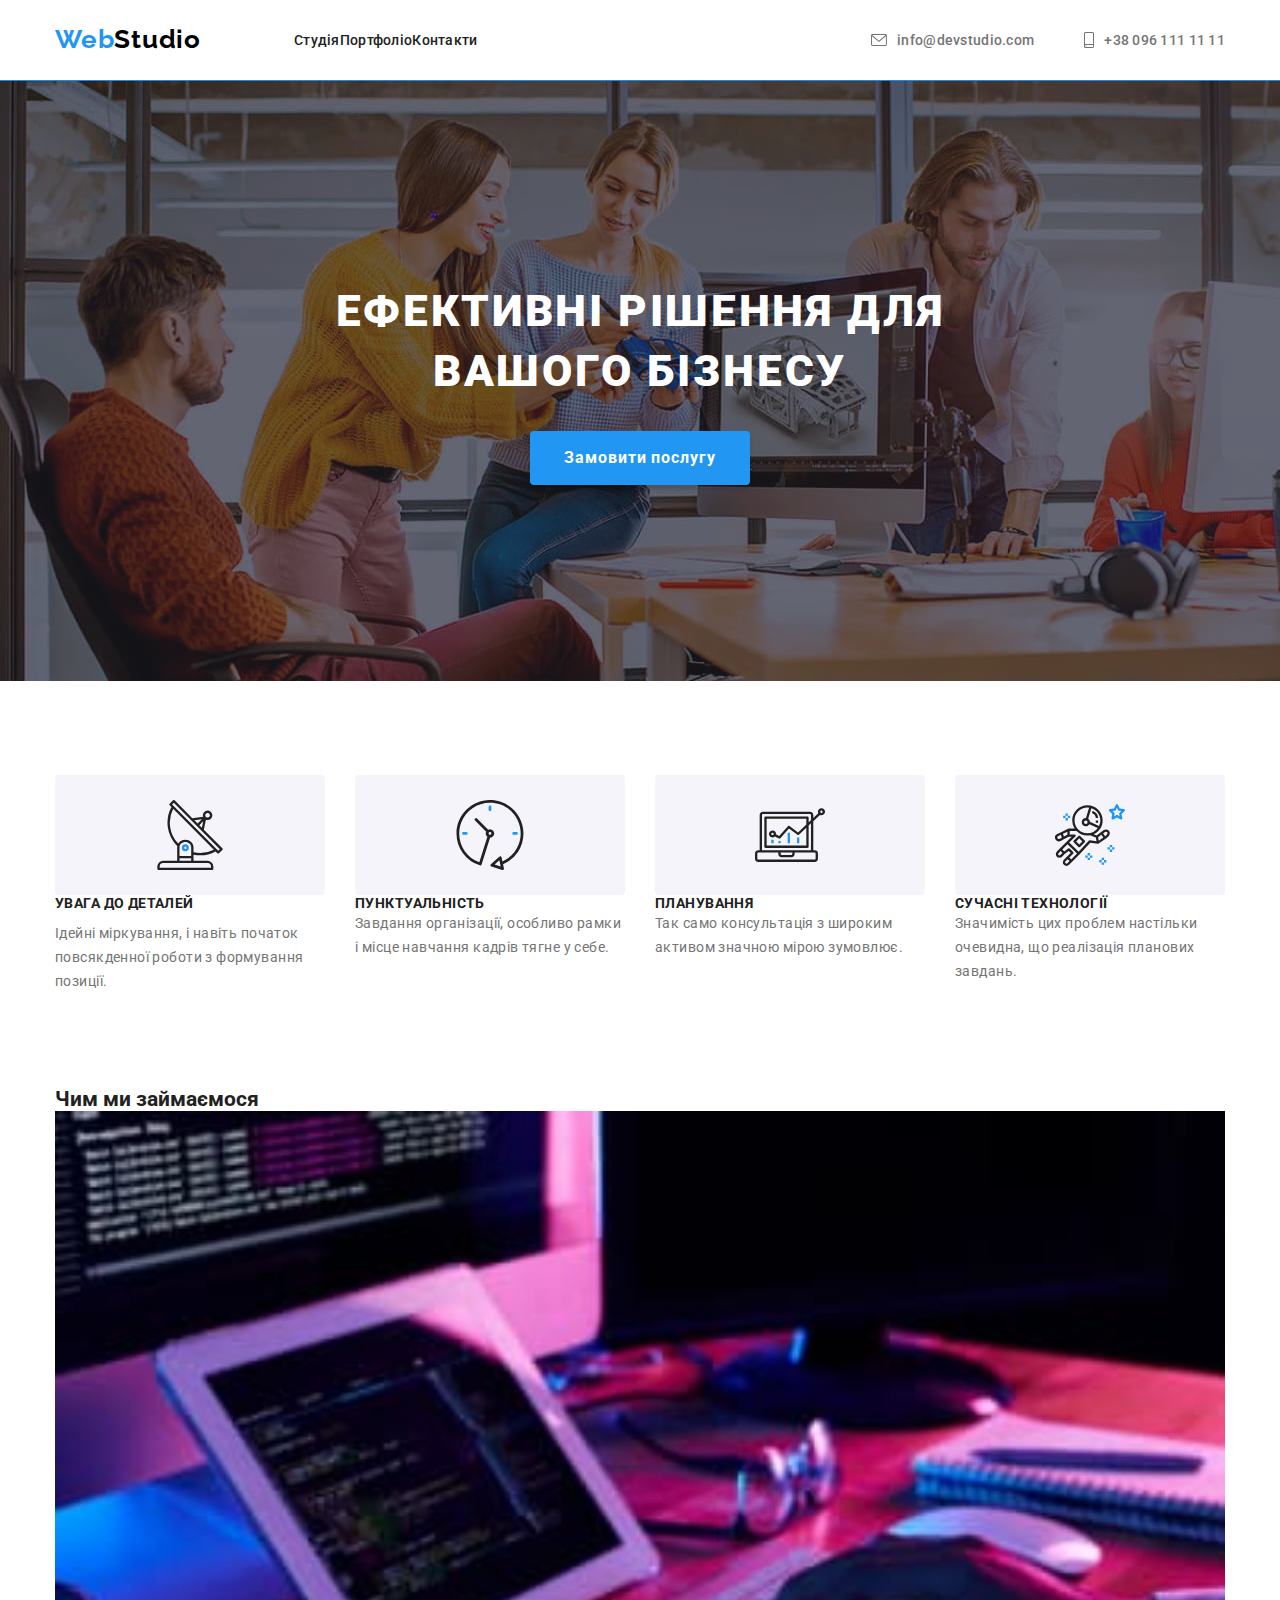
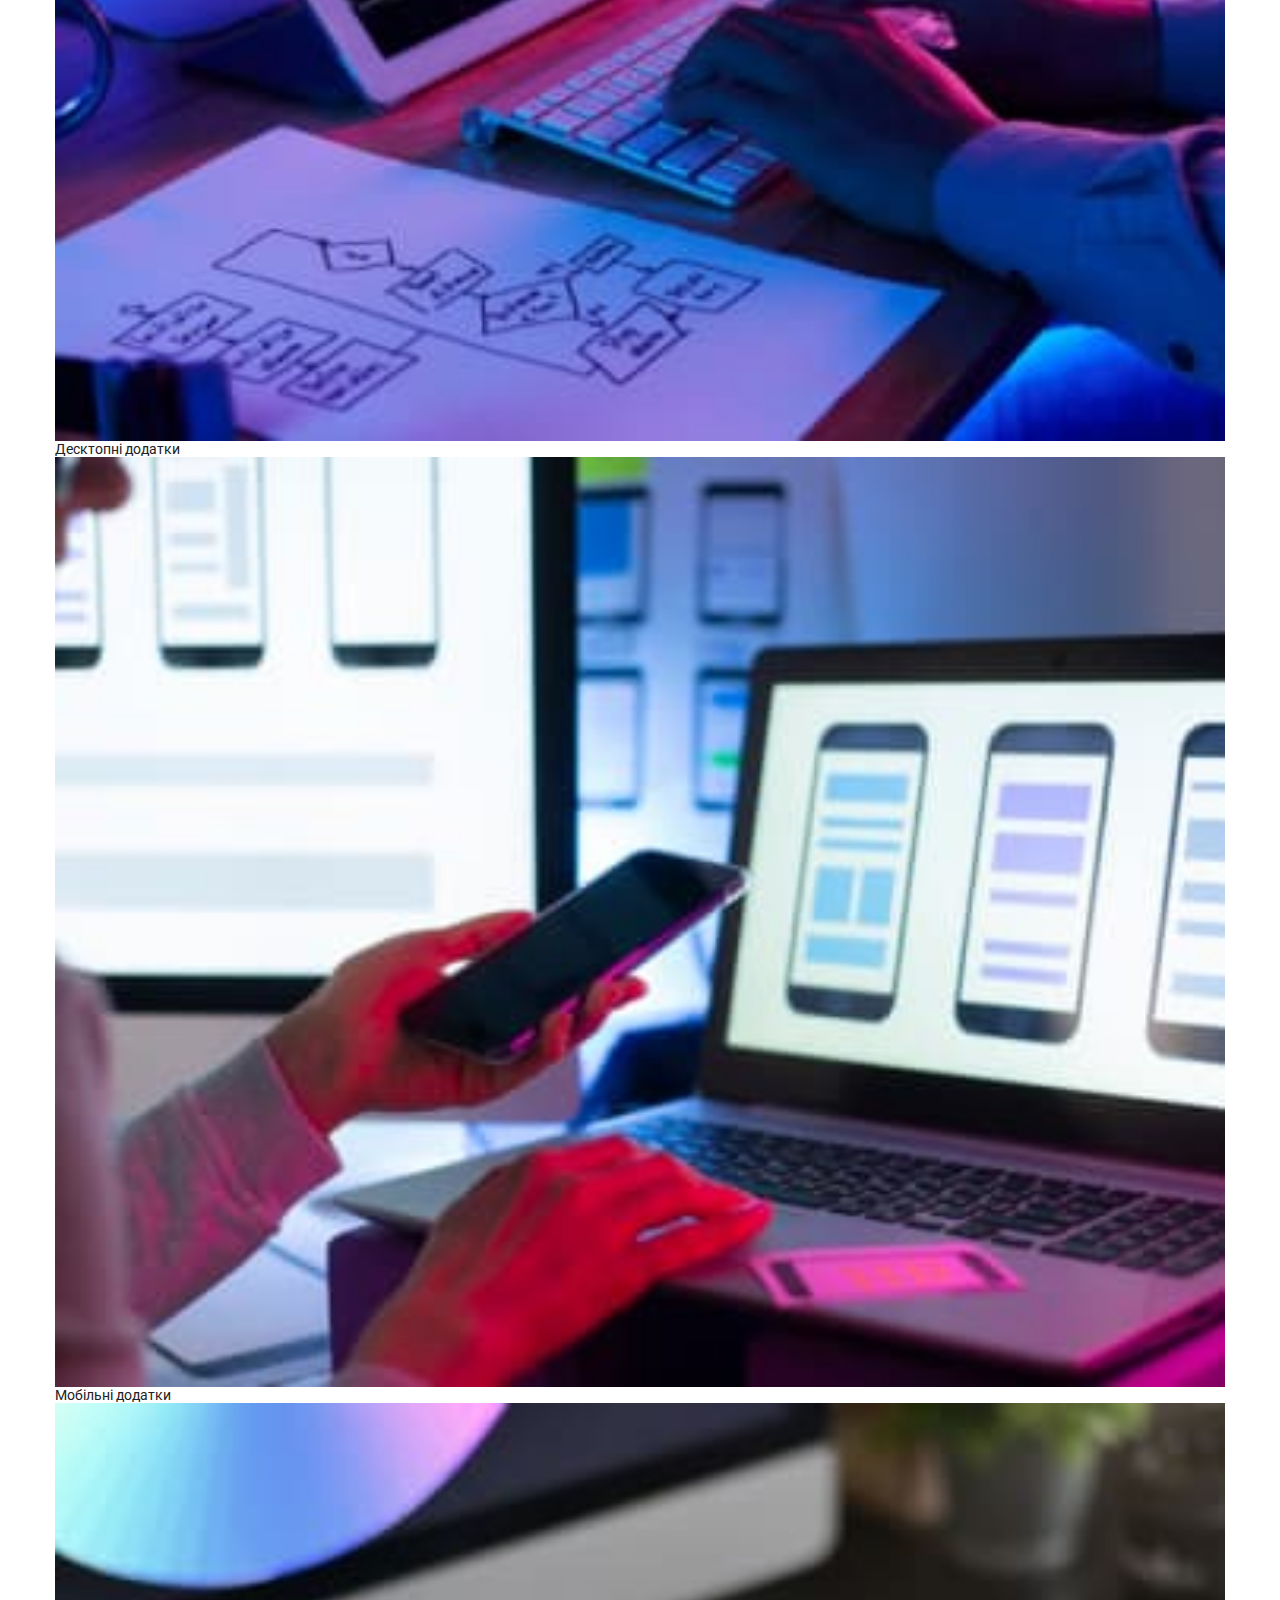
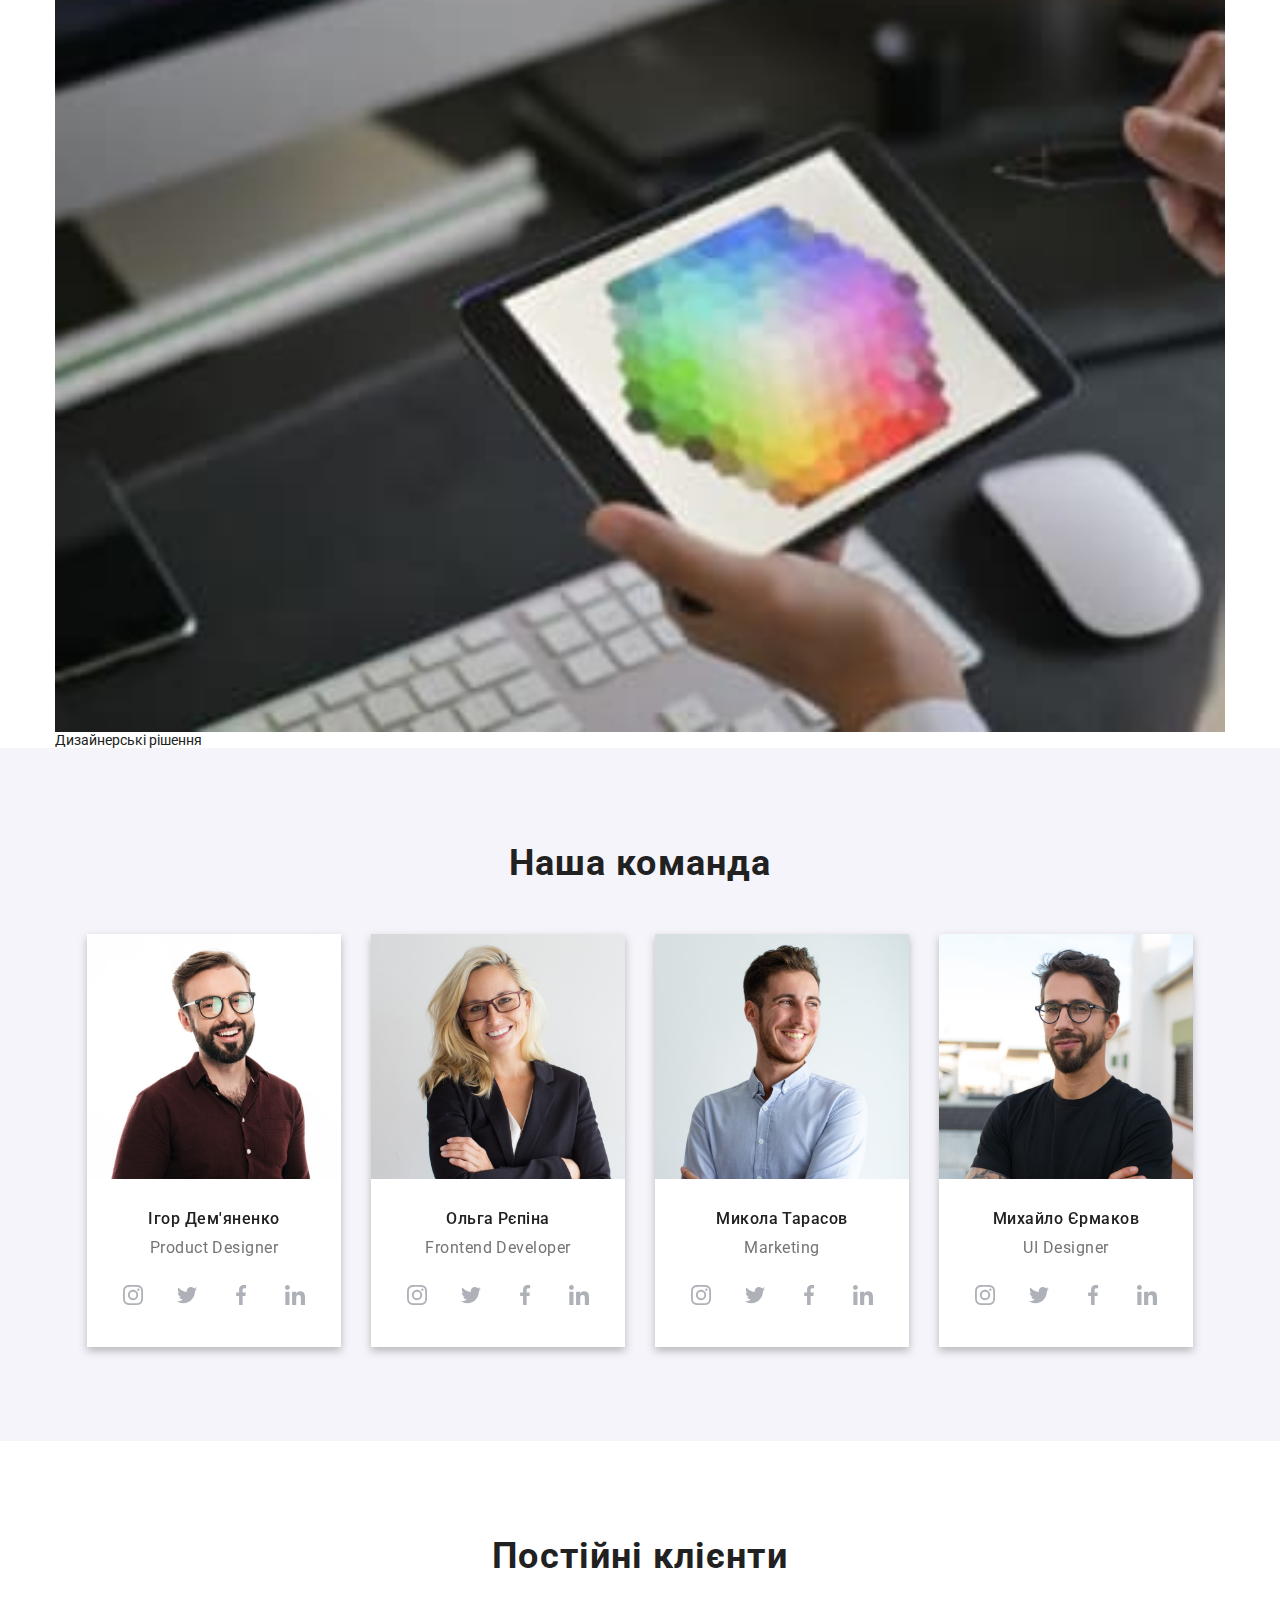
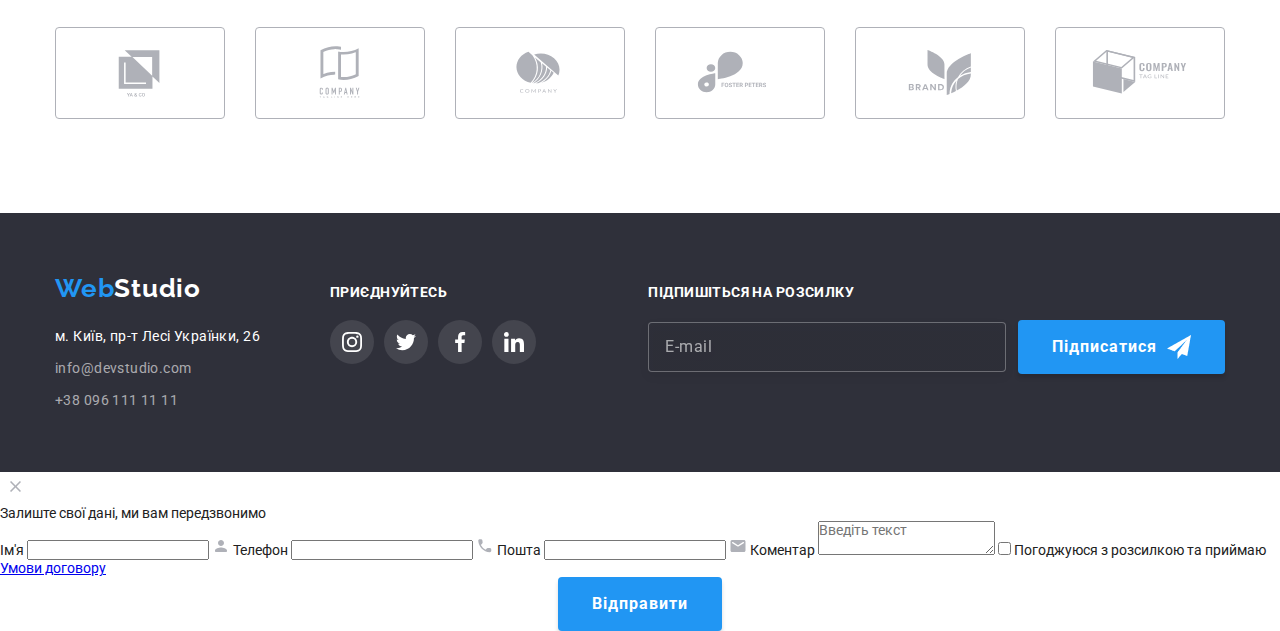
==== index.html @ f23458cc "start" ====
<!DOCTYPE html>
<html lang="uk">
  <head>
    <meta charset="UTF-8" />
    <meta http-equiv="X-UA-Compatible" content="IE=edge" />
    <meta name="viewport" content="width=device-width, initial-scale=1.0" />
    <title>Webstudio</title>
    <link
      rel="stylesheet"
      href="https://cdnjs.cloudflare.com/ajax/libs/modern-normalize/1.1.0/modern-normalize.css"
    />
    <link rel="preconnect" href="https://fonts.googleapis.com" />
    <link rel="preconnect" href="https://fonts.gstatic.com" crossorigin />
    <link
      href="https://fonts.googleapis.com/css2?family=Raleway:wght@700&family=Roboto:wght@400;500;700;900&display=swap"
      rel="stylesheet"
    />
    <link rel="stylesheet" href="./css/main.min.css" />
  </head>
  <body>
    <!-- HEADER -->
    <header class="header">
      <div class="container header--container">
        <a class="logo header__logo link" href="./index.html"
          >Web<span class="header__logo--color">Studio</span></a
        >
        <nav class="header__nav">
          <ul class="header-tabs list">
            <li class="header-tabs__item">
              <a
                class="header-tabs__link link header-tabs__link--accent"
                href="./index.html"
                >Студія</a
              >
            </li>
            <li class="header-tabs__item">
              <a class="header-tabs__link link" href="./portfolio.html"
                >Портфоліо</a
              >
            </li>
            <li class="header-tabs__item">
              <a class="header-tabs__link link" href="#">Контакти</a>
            </li>
          </ul>
        </nav>
        <ul class="list contact__list">
          <li class="contact__item">
            <a class="contact__link link" href="mailto:info@devstudio.com"
              ><svg class="contact__svg" width="16" height="12">
                <use href="./images/icons.svg#icon-envelope"></use></svg
              >info@devstudio.com</a
            >
          </li>
          <li class="contact__item--last">
            <a class="contact__link link" href="tel:+380961111111"
              ><svg class="contact__svg" width="10" height="16">
                <use href="./images/icons.svg#icon-smartphone"></use></svg
              >+38 096 111 11 11</a
            >
          </li>
        </ul>
      </div>
    </header>
    <main>
      <!-- START -->
      <section class="start start--retreat">
        <div class="container">
          <h1 class="start__title">Ефективні рішення для вашого бізнесу</h1>
          <button class="button" type="button" data-modal-open>
            Замовити послугу
          </button>
        </div>
      </section>
      <!-- FEATURES -->
      <section class="features">
        <div class="features--container container">
          <h2 class="hidden">Features</h2>

          <ul class="features__card features-card list">
            <li class="features-card__item">
              <div
                class="features-card__container features-card__container--retraet"
              >
                <svg width="70" height="70">
                  <use href="./images/icons.svg#icon-antenna"></use>
                </svg>
              </div>

              <h3 class="features-card__title features-card__title--retreat">
                УВАГА ДО ДЕТАЛЕЙ
              </h3>
              <p class="feartures-card__description">
                Ідейні міркування, і навіть початок повсякденної роботи з
                формування позиції.
              </p>
            </li>

            <li class="features-card__item">
              <div class="features-card__container">
                <svg width="70" height="70">
                  <use href="./images/icons.svg#icon-clock"></use>
                </svg>
              </div>
              <h3 class="features-card__title">ПУНКТУАЛЬНІСТЬ</h3>
              <p class="feartures-card__description">
                Завдання організації, особливо рамки і місце навчання кадрів
                тягне у себе.
              </p>
            </li>

            <li class="features-card__item">
              <div
                class="features-card__container features-card__container--retraet"
              >
                <svg width="70" height="70">
                  <use href="./images/icons.svg#icon-diagram"></use>
                </svg>
              </div>
              <h3 class="features-card__title">ПЛАНУВАННЯ</h3>
              <p class="feartures-card__description">
                Так само консультація з широким активом значною мірою зумовлює.
              </p>
            </li>

            <li class="features-card__item">
              <div
                class="features-card__container features-card__container--retraet"
              >
                <svg width="70" height="70">
                  <use href="./images/icons.svg#icon-astronaut"></use>
                </svg>
              </div>
              <h3 class="features-card__title">СУЧАСНІ ТЕХНОЛОГІЇ</h3>
              <p class="feartures-card__description">
                Значимість цих проблем настільки очевидна, що реалізація
                планових завдань.
              </p>
            </li>
          </ul>
        </div>
      </section>
      <!-- ABOUT -->
      <section class="about">
        <div class="container">
          <h2 class="about__title">Чим ми займаємося</h2>
          <ul class="about__card about-card list">
            <li class="about-card__item">
              <div class="about-card__wrapper">
                <img
                  src="./images/squoosh/boxone.jpg"
                  alt="Робота1"
                  width="370"
                />
                <p class="about-card__text">Десктопні додатки</p>
              </div>
            </li>

            <li class="about-card__item">
              <div class="about-card__wrapper">
                <img
                  src="./images/squoosh/boxtwo.jpg"
                  alt="Робота2"
                  width="370"
                />
                <p class="about-card__text">Мобільні додатки</p>
              </div>
            </li>

            <li class="about-card__item">
              <div class="about-card__wrapper">
                <img
                  src="./images/squoosh/boxthree.jpg"
                  alt="Робота3"
                  width="370"
                />
                <p class="about-card__text">Дизайнерські рішення</p>
              </div>
            </li>
          </ul>
        </div>
      </section>
      <!-- TEAM -->
      <section class="team">
        <div class="container">
          <h2 class="team__title">Наша команда</h2>
          <ul class="team-card team__card list">
            <li class="team-card__iteam">
              <img
                src="./images/squoosh/igor.jpg"
                alt="Product Designer"
                width="270"
              />
              <div class="info-container">
                <h3 class="info-container__name info-container__name--retreat">
                  Ігор Дем'яненко
                </h3>
                <p
                  class="info-container__position info-container__position--retreat"
                >
                  Product Designer
                </p>
                <ul class="icons list">
                  <li class="icons__item icons__item--retreat">
                    <a class="icons__link link" href="#">
                      <svg class="icons__svg" width="20" height="20">
                        <use href="./images/icons.svg#icon-instagram"></use>
                      </svg>
                    </a>
                  </li>
                  <li class="icons__item icons__item--retreat">
                    <a class="icons__link link" href="#">
                      <svg class="icons__svg" width="20" height="20">
                        <use href="./images/icons.svg#icon-twitter"></use>
                      </svg>
                    </a>
                  </li>
                  <li class="icons__item icons__item--retreat">
                    <a class="icons__link link" href="#">
                      <svg class="icons__svg" width="20" height="20">
                        <use href="./images/icons.svg#icon-facebook"></use>
                      </svg>
                    </a>
                  </li>
                  <li class="icons__item">
                    <a class="icons__link link" href="#">
                      <svg class="icons__svg" width="20" height="20">
                        <use href="./images/icons.svg#icon-linkedin"></use>
                      </svg>
                    </a>
                  </li>
                </ul>
              </div>
            </li>
            <li class="team-card__iteam">
              <img
                src="./images/squoosh/olga.jpg"
                alt="Frontend Developer"
                width="270"
              />
              <div class="info-container">
                <h3 class="info-container__name info-container__name--retreat">
                  Ольга Рєпіна
                </h3>
                <p
                  class="info-container__position info-container__position--retreat"
                >
                  Frontend Developer
                </p>
                <ul class="icons list">
                  <li class="icons__item icons__item--retreat">
                    <a class="icons__link link" href="#">
                      <svg class="icons__svg" width="20" height="20">
                        <use href="./images/icons.svg#icon-instagram"></use>
                      </svg>
                    </a>
                  </li>
                  <li class="icons__item icons__item--retreat">
                    <a class="icons__link link" href="#">
                      <svg class="icons__svg" width="20" height="20">
                        <use href="./images/icons.svg#icon-twitter"></use>
                      </svg>
                    </a>
                  </li>
                  <li class="icons__item icons__item--retreat">
                    <a class="icons__link link" href="#">
                      <svg class="icons__svg" width="20" height="20">
                        <use href="./images/icons.svg#icon-facebook"></use>
                      </svg>
                    </a>
                  </li>
                  <li class="icons__item">
                    <a class="icons__link link" href="#">
                      <svg class="icons__svg" width="20" height="20">
                        <use href="./images/icons.svg#icon-linkedin"></use>
                      </svg>
                    </a>
                  </li>
                </ul>
              </div>
            </li>
            <li class="team-card__iteam">
              <img
                src="./images/squoosh/kolia.jpg"
                alt="Marketing"
                width="270"
              />
              <div class="info-container">
                <h3 class="info-container__name info-container__name--retreat">
                  Микола Тарасов
                </h3>
                <p
                  class="info-container__position info-container__position--retreat"
                >
                  Marketing
                </p>
                <ul class="icons list">
                  <li class="icons__item icons__item--retreat">
                    <a class="icons__link link" href="#">
                      <svg class="icons__svg" width="20" height="20">
                        <use href="./images/icons.svg#icon-instagram"></use>
                      </svg>
                    </a>
                  </li>
                  <li class="icons__item icons__item--retreat">
                    <a class="icons__link link" href="#">
                      <svg class="icons__svg" width="20" height="20">
                        <use href="./images/icons.svg#icon-twitter"></use>
                      </svg>
                    </a>
                  </li>
                  <li class="icons__item icons__item--retreat">
                    <a class="icons__link link" href="#">
                      <svg class="icons__svg" width="20" height="20">
                        <use href="./images/icons.svg#icon-facebook"></use>
                      </svg>
                    </a>
                  </li>
                  <li class="icons__item">
                    <a class="icons__link link" href="#">
                      <svg class="icons__svg" width="20" height="20">
                        <use href="./images/icons.svg#icon-linkedin"></use>
                      </svg>
                    </a>
                  </li>
                </ul>
              </div>
            </li>
            <li class="team-card__iteam">
              <img
                src="./images/squoosh/misha.jpg"
                alt="UI Designer"
                width="270"
              />
              <div class="info-container">
                <h3 class="info-container__name info-container__name--retreat">
                  Михайло Єрмаков
                </h3>
                <p
                  class="info-container__position info-container__position--retreat"
                >
                  UI Designer
                </p>
                <ul class="icons list">
                  <li class="icons__item icons__item--retreat">
                    <a class="icons__link link" href="#">
                      <svg class="icons__svg" width="20" height="20">
                        <use href="./images/icons.svg#icon-instagram"></use>
                      </svg>
                    </a>
                  </li>
                  <li class="icons__item icons__item--retreat">
                    <a class="icons__link link" href="#">
                      <svg class="icons__svg" width="20" height="20">
                        <use href="./images/icons.svg#icon-twitter"></use>
                      </svg>
                    </a>
                  </li>
                  <li class="icons__item icons__item--retreat">
                    <a class="icons__link link" href="#">
                      <svg class="icons__svg" width="20" height="20">
                        <use href="./images/icons.svg#icon-facebook"></use>
                      </svg>
                    </a>
                  </li>
                  <li class="icons__item">
                    <a class="icons__link link" href="#">
                      <svg class="icons__svg" width="20" height="20">
                        <use href="./images/icons.svg#icon-linkedin"></use>
                      </svg>
                    </a>
                  </li>
                </ul>
              </div>
            </li>
          </ul>
        </div>
      </section>
      <!-- CLIENTS -->
      <section class="clients">
        <div class="container">
          <h2 class="clients__title clients__title--retreat">
            Постійні клієнти
          </h2>
          <nav class="clients__nav">
            <ul class="clients-list clients__list list">
              <li class="clients-list__items clients-list__items--retreat">
                <a class="clients-list__nav link" href="#"
                  ><svg class="clients-list__svg" width="106" height="60">
                    <use href="./images/icons.svg#icon-group"></use>
                  </svg>
                </a>
              </li>
              <li class="clients-list__items clients-list__items--retreat">
                <a class="clients-list__nav link" href="#"
                  ><svg class="clients-list__svg" width="106" height="60">
                    <use href="./images/icons.svg#icon-c-tegline"></use>
                  </svg>
                </a>
              </li>
              <li class="clients-list__items clients-list__items--retreat">
                <a class="clients-list__nav link" href="#"
                  ><svg class="clients-list__svg" width="106" height="60">
                    <use href="./images/icons.svg#icon-company"></use>
                  </svg>
                </a>
              </li>
              <li class="clients-list__items clients-list__items--retreat">
                <a class="clients-list__nav link" href="#"
                  ><svg class="clients-list__svg" width="106" height="60">
                    <use href="./images/icons.svg#icon-foster"></use>
                  </svg>
                </a>
              </li>
              <li class="clients-list__items clients-list__items--retreat">
                <a class="clients-list__nav link" href="#"
                  ><svg class="clients-list__svg" width="106" height="60">
                    <use href="./images/icons.svg#icon-brand"></use>
                  </svg>
                </a>
              </li>
              <li class="clients-list__items">
                <a class="clients-list__nav link" href="#"
                  ><svg class="clients-list__svg" width="106" height="60">
                    <use href="./images/icons.svg#icon-tegline"></use>
                  </svg>
                </a>
              </li>
            </ul>
          </nav>
        </div>
      </section>
    </main>
    <!-- FOOTER -->
    <footer class="footer">
      <div class="container footer__container">
        <div class="footer__contact">
          <a class="footer__logo logo link" href="/"
            >Web<span class="footer__logo--color">Studio</span></a
          >
          <address class="footer__address address">
            <ul class="address__list list">
              <li class="address__items">
                <a
                  class="address__link address__link--color link"
                  href="https://goo.gl/maps/bSSHPCnqy66o2TcW6"
                  target="_blank"
                  rel="noopenner nofollow noreferrer"
                  >м. Київ, пр-т Лесі Українки, 26</a
                >
              </li>
              <li class="address__items">
                <a class="address__link link" href="mailto:info@devstudio.com"
                  >info@devstudio.com</a
                >
              </li>
              <li class="address__items">
                <a class="address__link link" href="tel:+380961111111"
                  >+38 096 111 11 11</a
                >
              </li>
            </ul>
          </address>
        </div>
        <div class="footer__media-container">
          <p class="footer__media-text footer__media-text--retreat">
            приєднуйтесь
          </p>
          <ul class="footer__media media list">
            <li class="media__item">
              <a class="media__link link" href="#">
                <svg class="media__icons" width="20" height="20">
                  <use href="./images/icons.svg#icon-instagram"></use>
                </svg>
              </a>
            </li>
            <li class="media__item">
              <a class="media__link link" href="#">
                <svg class="media__icons" width="20" height="20">
                  <use href="./images/icons.svg#icon-twitter"></use>
                </svg>
              </a>
            </li>
            <li class="media__item">
              <a class="media__link link" href="#">
                <svg class="media__icons" width="20" height="20">
                  <use href="./images/icons.svg#icon-facebook"></use>
                </svg>
              </a>
            </li>
            <li class="media__item">
              <a class="media__link link" href="#">
                <svg class="media__icons" width="20" height="20">
                  <use href="./images/icons.svg#icon-linkedin"></use>
                </svg>
              </a>
            </li>
          </ul>
        </div>
        <div class="footer__signup-container">
          <form class="footer-form footer__form">
            <p class="footer-form__send footer-form__send--retreat">
              Підпишіться на розсилку
            </p>
            <div class="send footer-form__container">
              <label class="send__label">
                <input
                  class="send__input"
                  type="email"
                  name="mail"
                  id="mail"
                  placeholder="E-mail"
                />
              </label>
              <button class="send__button button" type="submit">
                Підписатися
              </button>
            </div>
          </form>
        </div>
      </div>
    </footer>
    <div class="modal__backdrop is__hidden" data-modal>
      <div class="modal">
        <div class="close">
          <svg class="close__icon" width="30" height="30" data-modal-close>
            <use href="./images/icons.svg#icon-close"></use>
          </svg>
        </div>
        <form class="form">
          <p class="form__text form__text--retreat">
            Залиште свої дані, ми вам передзвонимо
          </p>

          <label class="form__label form__label--retreat">
            <span class="form__name">Ім'я</span>
            <input type="text" name="name" class="form__input" />
            <svg class="form__icon" width="18" height="18">
              <use href="./images/icons.svg#icon-person-black"></use>
            </svg>
          </label>

          <label class="form__label form__label--retreat">
            <span class="form__name">Телефон</span>
            <input type="tel" name="tel" class="form__input" />

            <svg class="form__icon" width="18" height="18">
              <use href="./images/icons.svg#icon-phone-black"></use>
            </svg>
          </label>
          <label class="form__label form__label--retreat">
            <span class="form__name">Пошта</span>
            <input type="email" name="mail" class="form__input" />

            <svg class="form__icon" width="18" height="18">
              <use href="./images/icons.svg#icon-email-black"></use>
            </svg>
          </label>
          <label class="form__label form__label--end">
            <span class="form__name">Коментар</span>
            <textarea
              name="comment"
              class="form__comment"
              placeholder="Введіть текст"
            ></textarea>
          </label>

          <label class="form__check form__check--retreat">
            <input class="form__checkbox" type="checkbox" name="agree" />
            <span class="form__marker form__marker--retreat"></span>
            <span class="form__agree"
              >Погоджуюся з розсилкою та приймаю
              <a class="form__link" href="#">Умови договору</a></span
            >
          </label>

          <button class="form__button button" type="submit">Відправити</button>
        </form>
      </div>
    </div>
    <script src="./js/modal.js"></script>
  </body>
</html>
---- css/main.min.css ----
body{font-family:"Roboto","Raleway","Tahoma",san-serif;background-color:#fff;color:#212121;font-size:14px}*{margin:0;padding:0}.container{width:1200px;margin:0 auto;padding-left:15px;padding-right:15px}.link{text-decoration:none;-webkit-transition:color 250ms cubic-bezier(0.4, 0, 0.2, 1);transition:color 250ms cubic-bezier(0.4, 0, 0.2, 1)}.list{list-style:none}.logo{font-family:"Raleway",sans-serif;font-weight:700;font-size:26px;line-height:1.1923076923;letter-spacing:.03em;color:#2196f3}.button{display:inline-block;margin:0 auto;padding:10px 32px;font-weight:700;font-size:16px;line-height:1.875;display:-webkit-box;display:-ms-flexbox;display:flex;-webkit-box-align:center;-ms-flex-align:center;align-items:center;text-align:center;letter-spacing:.06em;color:#fff;background:#2196f3;border-radius:4px;-webkit-box-shadow:0px 4px 4px rgba(0,0,0,.15);box-shadow:0px 4px 4px rgba(0,0,0,.15);border-color:rgba(0,0,0,0);-webkit-transition:color 250ms cubic-bezier(0.4, 0, 0.2, 1);transition:color 250ms cubic-bezier(0.4, 0, 0.2, 1);cursor:pointer;font-family:inherit}.button:hover,.button:focus{background-color:#188ce8}img{display:block;width:100%;height:auto}svg{fill:#afb1b8}.hidden{position:absolute;width:1px;height:1px;margin:-1px;border:0;padding:0;white-space:nowrap;-webkit-clip-path:inset(100%);clip-path:inset(100%);clip:rect(0 0 0 0);overflow:hidden}.header{border-bottom:1px solid #188ce8}.header--container{display:-webkit-box;display:-ms-flexbox;display:flex;-webkit-box-align:center;-ms-flex-align:center;align-items:center}.header__logo{margin-right:93px;padding-top:24px;padding-bottom:25px}.header__logo--color{color:#000}.header-tabs{display:-webkit-box;display:-ms-flexbox;display:flex}.header-tabs__link{padding-top:32px;padding-bottom:32px;font-weight:500;line-height:1.1428571429;letter-spacing:.02em;font-family:inherit;color:inherit}.header-tabs__link:hover,.header-tabs__link:focus{color:#2196f3}.nav__link--accent{position:relative}.nav__link--accent:visited{color:#2196f3}.nav__link--accent::after{content:"";display:inline-block;width:100%;height:4px;background:#2196f3;border-radius:2px;position:absolute;bottom:0;left:0}.nav__item{margin-right:50px}.nav__item--last{margin-right:0px}.contact__list{display:-webkit-box;display:-ms-flexbox;display:flex;margin-left:auto;-webkit-box-align:center;-ms-flex-align:center;align-items:center}.contact__item{margin-right:50px}.contact__item--last{margin-right:0px}.contact__link{display:-webkit-box;display:-ms-flexbox;display:flex;-webkit-box-align:center;-ms-flex-align:center;align-items:center;font-weight:500;line-height:1.1428571429;letter-spacing:.02em;color:#757575}.contact__link:hover,.contact__link:focus{color:#2196f3}.contact__svg{margin-right:10px;fill:currentColor}.start{padding-top:200px;padding-bottom:200px;text-align:center;background-color:#c4c4c4;background-image:-webkit-gradient(linear, left top, left bottom, from(rgba(47, 48, 58, 0.4)), to(rgba(47, 48, 58, 0.4))),url(../images/bg-image.jpg);background-image:linear-gradient(rgba(47, 48, 58, 0.4), rgba(47, 48, 58, 0.4)),url(../images/bg-image.jpg);background-repeat:no-repeat;background-size:cover;max-width:1600px;height:600px}.start--retreat{margin-left:auto;margin-right:auto}.start__title{max-width:696px;margin:0 auto 30px;font-weight:900;font-size:44px;line-height:1.3636363636;letter-spacing:.06em;text-transform:uppercase;color:#fff}.features{padding-top:94px;padding-bottom:94px}.features--container{display:-webkit-box;display:-ms-flexbox;display:flex}.features__card{display:-webkit-box;display:-ms-flexbox;display:flex;-ms-flex-wrap:wrap;flex-wrap:wrap;gap:30px}.features-card__item{-ms-flex-preferred-size:calc((100% - 90px)/4);flex-basis:calc((100% - 90px)/4)}.features-card__container{display:-webkit-box;display:-ms-flexbox;display:flex;-webkit-box-pack:center;-ms-flex-pack:center;justify-content:center;-webkit-box-align:center;-ms-flex-align:center;align-items:center;width:270px;height:120px;background:#f5f4fa;border-radius:4px}.features-card__container--retreat{margin-bottom:30px}.features-card__title{font-size:14px;line-height:1.1428571429;letter-spacing:.03em;text-transform:uppercase}.features-card__title--retreat{margin-bottom:10px}.feartures-card__description{line-height:1.7142857143;letter-spacing:.03em;color:#757575}.team{padding-top:94px;padding-bottom:94px;background-color:#f5f4fa}.team__title{margin-bottom:50px;font-size:36px;line-height:1.1666666667;text-align:center;letter-spacing:.03em}.team__card{display:-webkit-box;display:-ms-flexbox;display:flex;gap:30px;padding:0 32px}.team-card__iteam{-ms-flex-preferred-size:calc((100% - 90px)/4);flex-basis:calc((100% - 90px)/4);background-color:#fff;-webkit-filter:drop-shadow(0px 4px 4px rgba(0, 0, 0, 0.25));filter:drop-shadow(0px 4px 4px rgba(0, 0, 0, 0.25))}.info-container{padding-top:30px;padding-bottom:30px}.info-container__name{font-weight:500;font-size:16px;line-height:1.1875;text-align:center;letter-spacing:.03em}.info-container__name--retreat{margin-bottom:10px}.info-container__position{font-size:16px;line-height:1.1875;text-align:center;letter-spacing:.03em;color:#757575}.info-container__position--retreat{margin-bottom:16px}.icons{display:-webkit-box;display:-ms-flexbox;display:flex;-webkit-box-pack:center;-ms-flex-pack:center;justify-content:center}.icons__item{width:44px;height:44px;background-color:#fff;border-radius:50%}.icons__item--retreat{margin-right:10px}.icons__link{display:-webkit-box;display:-ms-flexbox;display:flex;-webkit-box-pack:center;-ms-flex-pack:center;justify-content:center;-webkit-box-align:center;-ms-flex-align:center;align-items:center;width:100%;height:100%;border-radius:50%}.icons__link:hover,.icons__link:focus{background-color:#2196f3}.icons__link:hover .icons__svg,.icons__link:focus .icons__svg{fill:#fff}.clients{padding-top:94px;padding-bottom:94px}.clients__title{font-size:36px;line-height:1.1666666667;text-align:center;letter-spacing:.03em;color:#212121}.clients__title--retreat{margin-bottom:50px}.clients__list{display:-webkit-box;display:-ms-flexbox;display:flex;-webkit-box-pack:center;-ms-flex-pack:center;justify-content:center}.clients-list__items{width:170px;height:92px;border-radius:4px}.clients-list__items--retreat{margin-right:30px}.clients-list__nav{display:-webkit-box;display:-ms-flexbox;display:flex;-webkit-box-pack:center;-ms-flex-pack:center;justify-content:center;-webkit-box-align:center;-ms-flex-align:center;align-items:center;border:1px solid #afb1b8;border-radius:4px;width:100%;height:100%}.clients-list__nav:hover,.clients-list__nav:focus{border:1px solid #2196f3}.clients-list__nav:hover .clients-list__svg,.clients-list__nav:focus .clients-list__svg{fill:#2196f3}.footer{display:-webkit-box;display:-ms-flexbox;display:flex;padding-top:60px;padding-bottom:60px;background-color:#2f303a}.footer__container{display:-webkit-box;display:-ms-flexbox;display:flex;-webkit-box-align:baseline;-ms-flex-align:baseline;align-items:baseline}.footer__contact{margin-right:70px}.footer__logo{display:inline-block;margin-bottom:20px}.footer__logo--color{color:#fff}.footer__address{font-style:normal}.address__items:not(:last-child){margin-bottom:8px}.address__link{display:inline-block;line-height:1.7142857143;letter-spacing:.03em;color:rgba(255,255,255,.6)}.address__link:hover,.address__link:focus{color:#2196f3}.address__link--color{color:#fff}.footer__media-text{font-weight:700;font-size:14px;line-height:1.1428571429;letter-spacing:.03em;text-transform:uppercase;color:#fff}.footer__media-text--retreat{margin-bottom:20px}.footer__media{display:-webkit-box;display:-ms-flexbox;display:flex;-webkit-box-pack:center;-ms-flex-pack:center;justify-content:center}.media__item{width:44px;height:44px;background-color:rgba(255,255,255,.1);border-radius:50%}.media__item:not(:last-child){margin-right:10px}.media__link{display:-webkit-box;display:-ms-flexbox;display:flex;-webkit-box-pack:center;-ms-flex-pack:center;justify-content:center;-webkit-box-align:center;-ms-flex-align:center;align-items:center;width:100%;height:100%;border-radius:50%}.media__link:hover,.media__link:focus{background-color:#2196f3}.media__icons{fill:#fff}.footer__signup-container{display:-webkit-box;display:-ms-flexbox;display:flex;margin-left:auto}.footer-form__send{font-size:14px;font-weight:700;line-height:1.1428571429;letter-spacing:.03em;text-transform:uppercase;color:#fff}.footer-form__send--retreat{margin-bottom:20px}.footer-form__container{display:-webkit-box;display:-ms-flexbox;display:flex;-webkit-box-align:center;-ms-flex-align:center;align-items:center}.send__label{margin-right:12px}.send__input{width:358px;height:50px;padding-left:16px;color:#fff;border:1px solid rgba(255,255,255,.3);-webkit-filter:drop-shadow(0px 4px 4px rgba(0, 0, 0, 0.15));filter:drop-shadow(0px 4px 4px rgba(0, 0, 0, 0.15));border-radius:4px;background:-webkit-gradient(linear, left top, left bottom, from(rgba(47, 48, 58, 0.3)), to(rgba(47, 48, 58, 0.3)));background:linear-gradient(rgba(47, 48, 58, 0.3), rgba(47, 48, 58, 0.3))}.send__input:focus{outline:rgba(255,255,255,.3);background-color:#2196f3}.send__input::-webkit-input-placeholder{font-size:16px;line-height:1.25;display:-webkit-box;display:flex;-webkit-box-align:center;align-items:center;letter-spacing:.03em;color:rgba(255,255,255,.6)}.send__input::-moz-placeholder{font-size:16px;line-height:1.25;display:flex;align-items:center;letter-spacing:.03em;color:rgba(255,255,255,.6)}.send__input:-ms-input-placeholder{font-size:16px;line-height:1.25;display:-ms-flexbox;display:flex;-ms-flex-align:center;align-items:center;letter-spacing:.03em;color:rgba(255,255,255,.6)}.send__input::-ms-input-placeholder{font-size:16px;line-height:1.25;display:-ms-flexbox;display:flex;-ms-flex-align:center;align-items:center;letter-spacing:.03em;color:rgba(255,255,255,.6)}.send__input::placeholder{font-size:16px;line-height:1.25;display:-webkit-box;display:-ms-flexbox;display:flex;-webkit-box-align:center;-ms-flex-align:center;align-items:center;letter-spacing:.03em;color:rgba(255,255,255,.6)}.send__button::after{content:"";width:24px;height:24px;margin-left:10px;background-image:url(../images/marker.png);background:li}/*# sourceMappingURL=main.min.css.map */
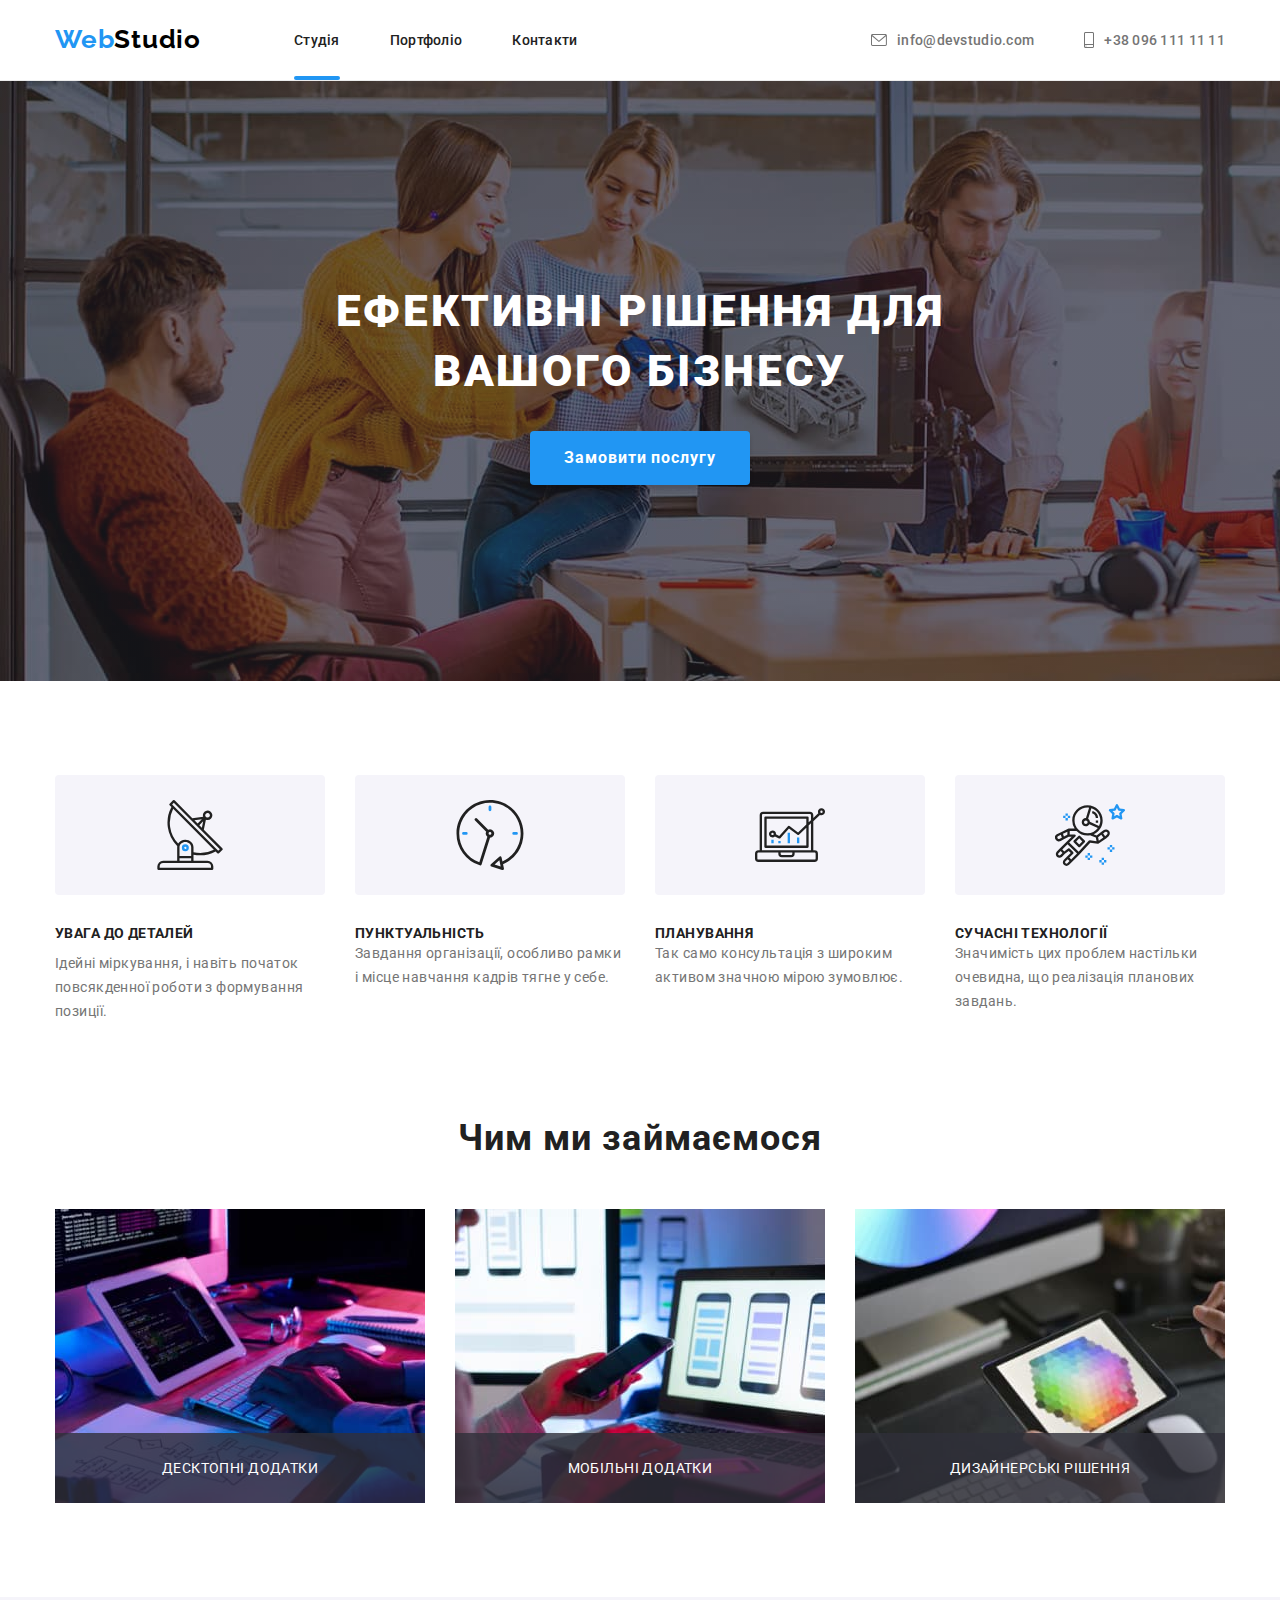
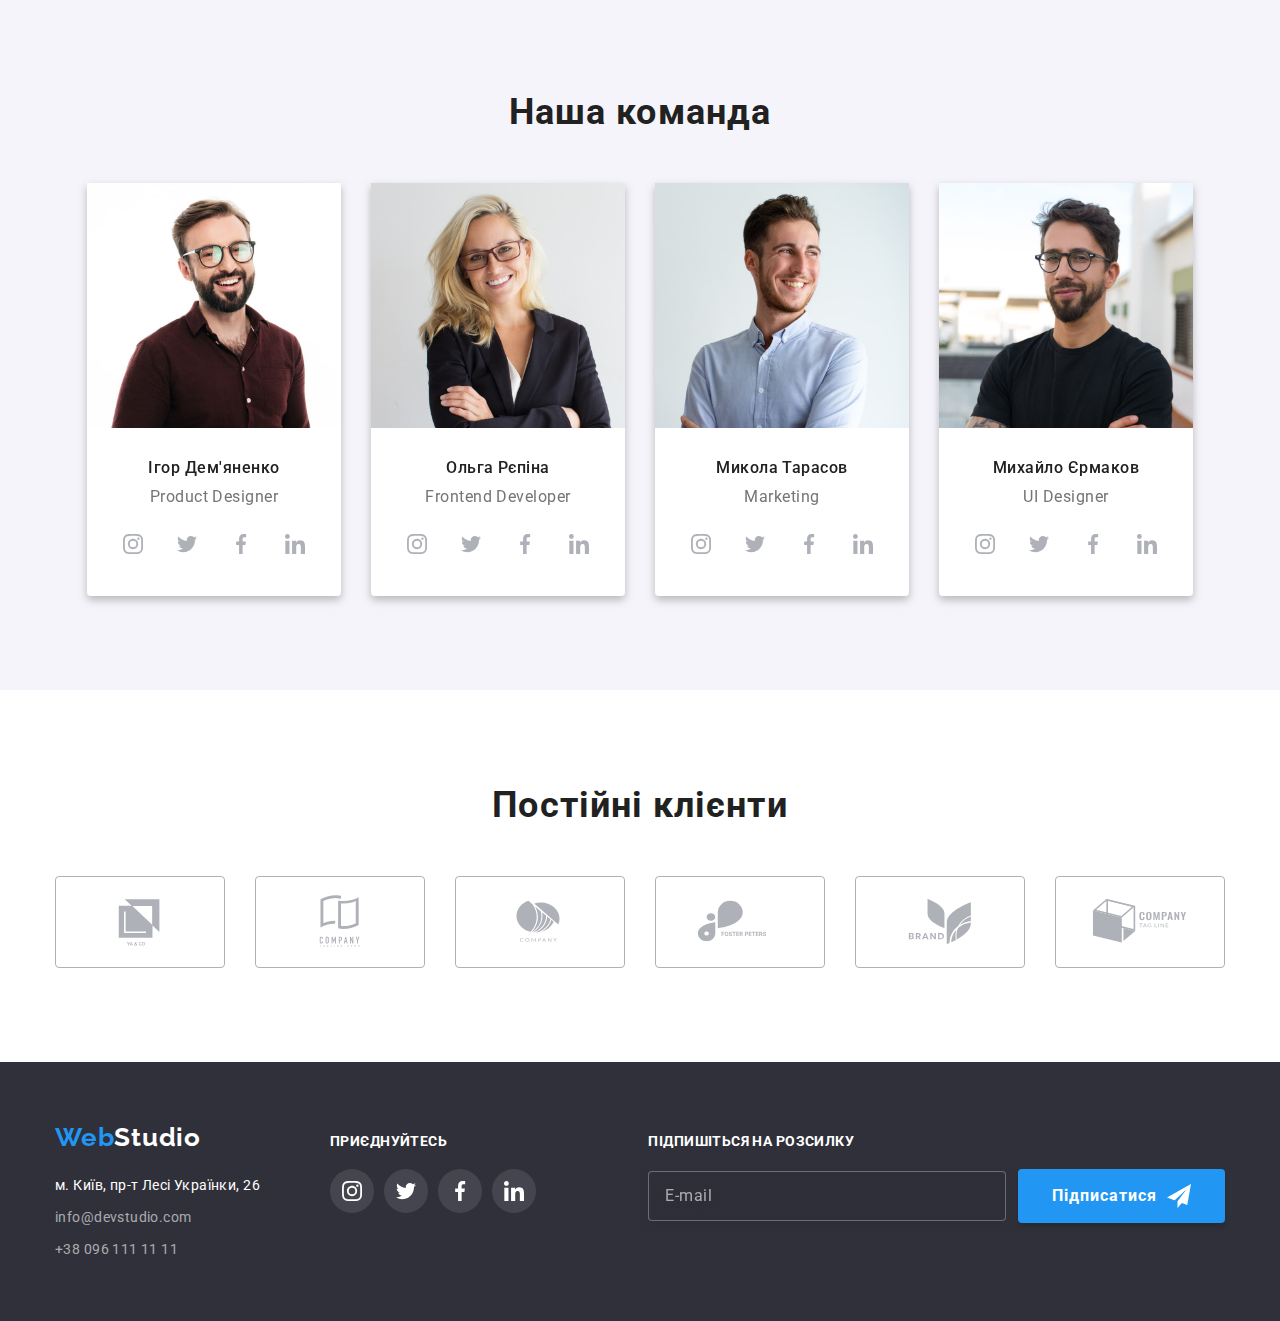
==== commit e26c0b64: "2022-12-03" ====
--- a/index.html
+++ b/index.html
@@ -27,9 +27,7 @@
         <nav class="header__nav">
           <ul class="header-tabs list">
             <li class="header-tabs__item">
-              <a
-                class="header-tabs__link link header-tabs__link--accent"
-                href="./index.html"
+              <a class="header-tabs__link link accent" href="./index.html"
                 >Студія</a
               >
             </li>
@@ -79,7 +77,7 @@
           <ul class="features__card features-card list">
             <li class="features-card__item">
               <div
-                class="features-card__container features-card__container--retraet"
+                class="features-card__container features-card__container--retreat"
               >
                 <svg width="70" height="70">
                   <use href="./images/icons.svg#icon-antenna"></use>
@@ -96,7 +94,9 @@
             </li>
 
             <li class="features-card__item">
-              <div class="features-card__container">
+              <div
+                class="features-card__container features-card__container--retreat"
+              >
                 <svg width="70" height="70">
                   <use href="./images/icons.svg#icon-clock"></use>
                 </svg>
@@ -110,7 +110,7 @@
 
             <li class="features-card__item">
               <div
-                class="features-card__container features-card__container--retraet"
+                class="features-card__container features-card__container--retreat"
               >
                 <svg width="70" height="70">
                   <use href="./images/icons.svg#icon-diagram"></use>
@@ -124,7 +124,7 @@
 
             <li class="features-card__item">
               <div
-                class="features-card__container features-card__container--retraet"
+                class="features-card__container features-card__container--retreat"
               >
                 <svg width="70" height="70">
                   <use href="./images/icons.svg#icon-astronaut"></use>
@@ -519,6 +519,7 @@
         </div>
       </div>
     </footer>
+    <!-- MODAL POPUP  -->
     <div class="modal__backdrop is__hidden" data-modal>
       <div class="modal">
         <div class="close">
--- a/css/main.min.css
+++ b/css/main.min.css
@@ -1 +1 @@
-body{font-family:"Roboto","Raleway","Tahoma",san-serif;background-color:#fff;color:#212121;font-size:14px}*{margin:0;padding:0}.container{width:1200px;margin:0 auto;padding-left:15px;padding-right:15px}.link{text-decoration:none;-webkit-transition:color 250ms cubic-bezier(0.4, 0, 0.2, 1);transition:color 250ms cubic-bezier(0.4, 0, 0.2, 1)}.list{list-style:none}.logo{font-family:"Raleway",sans-serif;font-weight:700;font-size:26px;line-height:1.1923076923;letter-spacing:.03em;color:#2196f3}.button{display:inline-block;margin:0 auto;padding:10px 32px;font-weight:700;font-size:16px;line-height:1.875;display:-webkit-box;display:-ms-flexbox;display:flex;-webkit-box-align:center;-ms-flex-align:center;align-items:center;text-align:center;letter-spacing:.06em;color:#fff;background:#2196f3;border-radius:4px;-webkit-box-shadow:0px 4px 4px rgba(0,0,0,.15);box-shadow:0px 4px 4px rgba(0,0,0,.15);border-color:rgba(0,0,0,0);-webkit-transition:color 250ms cubic-bezier(0.4, 0, 0.2, 1);transition:color 250ms cubic-bezier(0.4, 0, 0.2, 1);cursor:pointer;font-family:inherit}.button:hover,.button:focus{background-color:#188ce8}img{display:block;width:100%;height:auto}svg{fill:#afb1b8}.hidden{position:absolute;width:1px;height:1px;margin:-1px;border:0;padding:0;white-space:nowrap;-webkit-clip-path:inset(100%);clip-path:inset(100%);clip:rect(0 0 0 0);overflow:hidden}.header{border-bottom:1px solid #188ce8}.header--container{display:-webkit-box;display:-ms-flexbox;display:flex;-webkit-box-align:center;-ms-flex-align:center;align-items:center}.header__logo{margin-right:93px;padding-top:24px;padding-bottom:25px}.header__logo--color{color:#000}.header-tabs{display:-webkit-box;display:-ms-flexbox;display:flex}.header-tabs__link{padding-top:32px;padding-bottom:32px;font-weight:500;line-height:1.1428571429;letter-spacing:.02em;font-family:inherit;color:inherit}.header-tabs__link:hover,.header-tabs__link:focus{color:#2196f3}.nav__link--accent{position:relative}.nav__link--accent:visited{color:#2196f3}.nav__link--accent::after{content:"";display:inline-block;width:100%;height:4px;background:#2196f3;border-radius:2px;position:absolute;bottom:0;left:0}.nav__item{margin-right:50px}.nav__item--last{margin-right:0px}.contact__list{display:-webkit-box;display:-ms-flexbox;display:flex;margin-left:auto;-webkit-box-align:center;-ms-flex-align:center;align-items:center}.contact__item{margin-right:50px}.contact__item--last{margin-right:0px}.contact__link{display:-webkit-box;display:-ms-flexbox;display:flex;-webkit-box-align:center;-ms-flex-align:center;align-items:center;font-weight:500;line-height:1.1428571429;letter-spacing:.02em;color:#757575}.contact__link:hover,.contact__link:focus{color:#2196f3}.contact__svg{margin-right:10px;fill:currentColor}.start{padding-top:200px;padding-bottom:200px;text-align:center;background-color:#c4c4c4;background-image:-webkit-gradient(linear, left top, left bottom, from(rgba(47, 48, 58, 0.4)), to(rgba(47, 48, 58, 0.4))),url(../images/bg-image.jpg);background-image:linear-gradient(rgba(47, 48, 58, 0.4), rgba(47, 48, 58, 0.4)),url(../images/bg-image.jpg);background-repeat:no-repeat;background-size:cover;max-width:1600px;height:600px}.start--retreat{margin-left:auto;margin-right:auto}.start__title{max-width:696px;margin:0 auto 30px;font-weight:900;font-size:44px;line-height:1.3636363636;letter-spacing:.06em;text-transform:uppercase;color:#fff}.features{padding-top:94px;padding-bottom:94px}.features--container{display:-webkit-box;display:-ms-flexbox;display:flex}.features__card{display:-webkit-box;display:-ms-flexbox;display:flex;-ms-flex-wrap:wrap;flex-wrap:wrap;gap:30px}.features-card__item{-ms-flex-preferred-size:calc((100% - 90px)/4);flex-basis:calc((100% - 90px)/4)}.features-card__container{display:-webkit-box;display:-ms-flexbox;display:flex;-webkit-box-pack:center;-ms-flex-pack:center;justify-content:center;-webkit-box-align:center;-ms-flex-align:center;align-items:center;width:270px;height:120px;background:#f5f4fa;border-radius:4px}.features-card__container--retreat{margin-bottom:30px}.features-card__title{font-size:14px;line-height:1.1428571429;letter-spacing:.03em;text-transform:uppercase}.features-card__title--retreat{margin-bottom:10px}.feartures-card__description{line-height:1.7142857143;letter-spacing:.03em;color:#757575}.team{padding-top:94px;padding-bottom:94px;background-color:#f5f4fa}.team__title{margin-bottom:50px;font-size:36px;line-height:1.1666666667;text-align:center;letter-spacing:.03em}.team__card{display:-webkit-box;display:-ms-flexbox;display:flex;gap:30px;padding:0 32px}.team-card__iteam{-ms-flex-preferred-size:calc((100% - 90px)/4);flex-basis:calc((100% - 90px)/4);background-color:#fff;-webkit-filter:drop-shadow(0px 4px 4px rgba(0, 0, 0, 0.25));filter:drop-shadow(0px 4px 4px rgba(0, 0, 0, 0.25))}.info-container{padding-top:30px;padding-bottom:30px}.info-container__name{font-weight:500;font-size:16px;line-height:1.1875;text-align:center;letter-spacing:.03em}.info-container__name--retreat{margin-bottom:10px}.info-container__position{font-size:16px;line-height:1.1875;text-align:center;letter-spacing:.03em;color:#757575}.info-container__position--retreat{margin-bottom:16px}.icons{display:-webkit-box;display:-ms-flexbox;display:flex;-webkit-box-pack:center;-ms-flex-pack:center;justify-content:center}.icons__item{width:44px;height:44px;background-color:#fff;border-radius:50%}.icons__item--retreat{margin-right:10px}.icons__link{display:-webkit-box;display:-ms-flexbox;display:flex;-webkit-box-pack:center;-ms-flex-pack:center;justify-content:center;-webkit-box-align:center;-ms-flex-align:center;align-items:center;width:100%;height:100%;border-radius:50%}.icons__link:hover,.icons__link:focus{background-color:#2196f3}.icons__link:hover .icons__svg,.icons__link:focus .icons__svg{fill:#fff}.clients{padding-top:94px;padding-bottom:94px}.clients__title{font-size:36px;line-height:1.1666666667;text-align:center;letter-spacing:.03em;color:#212121}.clients__title--retreat{margin-bottom:50px}.clients__list{display:-webkit-box;display:-ms-flexbox;display:flex;-webkit-box-pack:center;-ms-flex-pack:center;justify-content:center}.clients-list__items{width:170px;height:92px;border-radius:4px}.clients-list__items--retreat{margin-right:30px}.clients-list__nav{display:-webkit-box;display:-ms-flexbox;display:flex;-webkit-box-pack:center;-ms-flex-pack:center;justify-content:center;-webkit-box-align:center;-ms-flex-align:center;align-items:center;border:1px solid #afb1b8;border-radius:4px;width:100%;height:100%}.clients-list__nav:hover,.clients-list__nav:focus{border:1px solid #2196f3}.clients-list__nav:hover .clients-list__svg,.clients-list__nav:focus .clients-list__svg{fill:#2196f3}.footer{display:-webkit-box;display:-ms-flexbox;display:flex;padding-top:60px;padding-bottom:60px;background-color:#2f303a}.footer__container{display:-webkit-box;display:-ms-flexbox;display:flex;-webkit-box-align:baseline;-ms-flex-align:baseline;align-items:baseline}.footer__contact{margin-right:70px}.footer__logo{display:inline-block;margin-bottom:20px}.footer__logo--color{color:#fff}.footer__address{font-style:normal}.address__items:not(:last-child){margin-bottom:8px}.address__link{display:inline-block;line-height:1.7142857143;letter-spacing:.03em;color:rgba(255,255,255,.6)}.address__link:hover,.address__link:focus{color:#2196f3}.address__link--color{color:#fff}.footer__media-text{font-weight:700;font-size:14px;line-height:1.1428571429;letter-spacing:.03em;text-transform:uppercase;color:#fff}.footer__media-text--retreat{margin-bottom:20px}.footer__media{display:-webkit-box;display:-ms-flexbox;display:flex;-webkit-box-pack:center;-ms-flex-pack:center;justify-content:center}.media__item{width:44px;height:44px;background-color:rgba(255,255,255,.1);border-radius:50%}.media__item:not(:last-child){margin-right:10px}.media__link{display:-webkit-box;display:-ms-flexbox;display:flex;-webkit-box-pack:center;-ms-flex-pack:center;justify-content:center;-webkit-box-align:center;-ms-flex-align:center;align-items:center;width:100%;height:100%;border-radius:50%}.media__link:hover,.media__link:focus{background-color:#2196f3}.media__icons{fill:#fff}.footer__signup-container{display:-webkit-box;display:-ms-flexbox;display:flex;margin-left:auto}.footer-form__send{font-size:14px;font-weight:700;line-height:1.1428571429;letter-spacing:.03em;text-transform:uppercase;color:#fff}.footer-form__send--retreat{margin-bottom:20px}.footer-form__container{display:-webkit-box;display:-ms-flexbox;display:flex;-webkit-box-align:center;-ms-flex-align:center;align-items:center}.send__label{margin-right:12px}.send__input{width:358px;height:50px;padding-left:16px;color:#fff;border:1px solid rgba(255,255,255,.3);-webkit-filter:drop-shadow(0px 4px 4px rgba(0, 0, 0, 0.15));filter:drop-shadow(0px 4px 4px rgba(0, 0, 0, 0.15));border-radius:4px;background:-webkit-gradient(linear, left top, left bottom, from(rgba(47, 48, 58, 0.3)), to(rgba(47, 48, 58, 0.3)));background:linear-gradient(rgba(47, 48, 58, 0.3), rgba(47, 48, 58, 0.3))}.send__input:focus{outline:rgba(255,255,255,.3);background-color:#2196f3}.send__input::-webkit-input-placeholder{font-size:16px;line-height:1.25;display:-webkit-box;display:flex;-webkit-box-align:center;align-items:center;letter-spacing:.03em;color:rgba(255,255,255,.6)}.send__input::-moz-placeholder{font-size:16px;line-height:1.25;display:flex;align-items:center;letter-spacing:.03em;color:rgba(255,255,255,.6)}.send__input:-ms-input-placeholder{font-size:16px;line-height:1.25;display:-ms-flexbox;display:flex;-ms-flex-align:center;align-items:center;letter-spacing:.03em;color:rgba(255,255,255,.6)}.send__input::-ms-input-placeholder{font-size:16px;line-height:1.25;display:-ms-flexbox;display:flex;-ms-flex-align:center;align-items:center;letter-spacing:.03em;color:rgba(255,255,255,.6)}.send__input::placeholder{font-size:16px;line-height:1.25;display:-webkit-box;display:-ms-flexbox;display:flex;-webkit-box-align:center;-ms-flex-align:center;align-items:center;letter-spacing:.03em;color:rgba(255,255,255,.6)}.send__button::after{content:"";width:24px;height:24px;margin-left:10px;background-image:url(../images/marker.png);background:li}/*# sourceMappingURL=main.min.css.map */+body{font-family:"Roboto","Raleway","Tahoma",san-serif;background-color:#fff;color:#212121;font-size:14px}*{margin:0;padding:0}.container{width:1200px;margin:0 auto;padding-left:15px;padding-right:15px}.link{text-decoration:none;-webkit-transition:color 250ms cubic-bezier(0.4, 0, 0.2, 1);transition:color 250ms cubic-bezier(0.4, 0, 0.2, 1)}.list{list-style:none}.logo{font-family:"Raleway",sans-serif;font-weight:700;font-size:26px;line-height:1.1923076923;letter-spacing:.03em;color:#2196f3}.button{display:inline-block;margin:0 auto;padding:10px 32px;font-weight:700;font-size:16px;line-height:1.875;display:-webkit-box;display:-ms-flexbox;display:flex;-webkit-box-align:center;-ms-flex-align:center;align-items:center;text-align:center;letter-spacing:.06em;color:#fff;background:#2196f3;border-radius:4px;-webkit-box-shadow:0px 4px 4px rgba(0,0,0,.15);box-shadow:0px 4px 4px rgba(0,0,0,.15);border-color:rgba(0,0,0,0);-webkit-transition:color 250ms cubic-bezier(0.4, 0, 0.2, 1);transition:color 250ms cubic-bezier(0.4, 0, 0.2, 1);cursor:pointer;font-family:inherit}.button:hover,.button:focus{background-color:#188ce8}img{display:block;width:100%;height:auto}svg{fill:#afb1b8}.hidden{position:absolute;width:1px;height:1px;margin:-1px;border:0;padding:0;white-space:nowrap;-webkit-clip-path:inset(100%);clip-path:inset(100%);clip:rect(0 0 0 0);overflow:hidden}.accent{position:relative}.accent:visited{color:#2196f3}.accent::after{content:"";display:inline-block;width:100%;height:4px;background:#2196f3;border-radius:2px;position:absolute;bottom:0;left:0}.header{border-bottom:1px solid #ececec}.header__logo{margin-right:93px;padding-top:24px;padding-bottom:25px}.header__logo--color{color:#000}.header--container{display:-webkit-box;display:-ms-flexbox;display:flex;-webkit-box-align:center;-ms-flex-align:center;align-items:center}.header-tabs{display:-webkit-box;display:-ms-flexbox;display:flex}.header-tabs__item:not(:last-child){margin-right:50px}.header-tabs__link{padding-top:32px;padding-bottom:32px;font-weight:500;line-height:1.1428571429;letter-spacing:.02em;font-family:inherit;color:inherit}.header-tabs__link:hover,.header-tabs__link:focus{color:#2196f3}.contact__list{display:-webkit-box;display:-ms-flexbox;display:flex;margin-left:auto;-webkit-box-align:center;-ms-flex-align:center;align-items:center}.contact__item{margin-right:50px}.contact__item--last{margin-right:0px}.contact__link{display:-webkit-box;display:-ms-flexbox;display:flex;-webkit-box-align:center;-ms-flex-align:center;align-items:center;font-weight:500;line-height:1.1428571429;letter-spacing:.02em;color:#757575}.contact__link:hover,.contact__link:focus{color:#2196f3}.contact__svg{margin-right:10px;fill:currentColor}.start{padding-top:200px;padding-bottom:200px;text-align:center;background-color:#c4c4c4;background-image:-webkit-gradient(linear, left top, left bottom, from(rgba(47, 48, 58, 0.4)), to(rgba(47, 48, 58, 0.4))),url(../images/bg-image.jpg);background-image:linear-gradient(rgba(47, 48, 58, 0.4), rgba(47, 48, 58, 0.4)),url(../images/bg-image.jpg);background-repeat:no-repeat;background-size:cover;max-width:1600px;height:600px}.start--retreat{margin-left:auto;margin-right:auto}.start__title{max-width:696px;margin:0 auto 30px;font-weight:900;font-size:44px;line-height:1.3636363636;letter-spacing:.06em;text-transform:uppercase;color:#fff}.features{padding-top:94px;padding-bottom:94px}.features__card{display:-webkit-box;display:-ms-flexbox;display:flex;-ms-flex-wrap:wrap;flex-wrap:wrap;gap:30px}.features--container{display:-webkit-box;display:-ms-flexbox;display:flex}.features-card__item{-ms-flex-preferred-size:calc((100% - 90px)/4);flex-basis:calc((100% - 90px)/4)}.features-card__container{display:-webkit-box;display:-ms-flexbox;display:flex;-webkit-box-pack:center;-ms-flex-pack:center;justify-content:center;-webkit-box-align:center;-ms-flex-align:center;align-items:center;width:270px;height:120px;background:#f5f4fa;border-radius:4px}.features-card__container--retreat{margin-bottom:30px}.features-card__title{font-size:14px;line-height:1.1428571429;letter-spacing:.03em;text-transform:uppercase}.features-card__title--retreat{margin-bottom:10px}.feartures-card__description{line-height:1.7142857143;letter-spacing:.03em;color:#757575}.about{padding-bottom:94px}.about__title{margin-bottom:50px;font-size:36px;line-height:1.1666666667;text-align:center;letter-spacing:.03em}.about__card{display:-webkit-box;display:-ms-flexbox;display:flex;gap:30px}.about-card__item{-ms-flex-preferred-size:calc((100% - 60px)/3);flex-basis:calc((100% - 60px)/3)}.about-card__wrapper{position:relative}.about-card__text{position:absolute;height:70px;right:0;bottom:0;left:0;display:-webkit-box;display:-ms-flexbox;display:flex;-webkit-box-align:center;-ms-flex-align:center;align-items:center;-webkit-box-pack:center;-ms-flex-pack:center;justify-content:center;font-size:14px;line-height:1.1428571429;text-align:center;letter-spacing:.03em;text-transform:uppercase;color:#fff;background-color:rgba(47,48,58,.8)}.team{padding-top:94px;padding-bottom:94px;background-color:#f5f4fa}.team__title{margin-bottom:50px;font-size:36px;line-height:1.1666666667;text-align:center;letter-spacing:.03em}.team__card{display:-webkit-box;display:-ms-flexbox;display:flex;gap:30px;padding:0 32px}.team-card__iteam{-ms-flex-preferred-size:calc((100% - 90px)/4);flex-basis:calc((100% - 90px)/4);background-color:#fff;-webkit-filter:drop-shadow(0px 4px 4px rgba(0, 0, 0, 0.25));filter:drop-shadow(0px 4px 4px rgba(0, 0, 0, 0.25));border-radius:0px 0px 4px 4px}.info-container{padding-top:30px;padding-bottom:30px}.info-container__name{font-weight:500;font-size:16px;line-height:1.1875;text-align:center;letter-spacing:.03em}.info-container__name--retreat{margin-bottom:10px}.info-container__position{font-size:16px;line-height:1.1875;text-align:center;letter-spacing:.03em;color:#757575}.info-container__position--retreat{margin-bottom:16px}.icons{display:-webkit-box;display:-ms-flexbox;display:flex;-webkit-box-pack:center;-ms-flex-pack:center;justify-content:center}.icons__item{width:44px;height:44px;background-color:#fff;border-radius:50%}.icons__item--retreat{margin-right:10px}.icons__link{display:-webkit-box;display:-ms-flexbox;display:flex;-webkit-box-pack:center;-ms-flex-pack:center;justify-content:center;-webkit-box-align:center;-ms-flex-align:center;align-items:center;width:100%;height:100%;border-radius:50%}.icons__link:hover,.icons__link:focus{background-color:#2196f3}.icons__link:hover .icons__svg,.icons__link:focus .icons__svg{fill:#fff}.clients{padding-top:94px;padding-bottom:94px}.clients__title{font-size:36px;line-height:1.1666666667;text-align:center;letter-spacing:.03em;color:#212121}.clients__title--retreat{margin-bottom:50px}.clients__list{display:-webkit-box;display:-ms-flexbox;display:flex;-webkit-box-pack:center;-ms-flex-pack:center;justify-content:center}.clients-list__items{width:170px;height:92px;border-radius:4px}.clients-list__items--retreat{margin-right:30px}.clients-list__nav{display:-webkit-box;display:-ms-flexbox;display:flex;-webkit-box-pack:center;-ms-flex-pack:center;justify-content:center;-webkit-box-align:center;-ms-flex-align:center;align-items:center;border:1px solid #afb1b8;border-radius:4px;width:100%;height:100%}.clients-list__nav:hover,.clients-list__nav:focus{border:1px solid #2196f3}.clients-list__nav:hover .clients-list__svg,.clients-list__nav:focus .clients-list__svg{fill:#2196f3}.footer{display:-webkit-box;display:-ms-flexbox;display:flex;padding-top:60px;padding-bottom:60px;background-color:#2f303a}.footer__container{display:-webkit-box;display:-ms-flexbox;display:flex;-webkit-box-align:baseline;-ms-flex-align:baseline;align-items:baseline}.footer__contact{margin-right:70px}.footer__logo{display:inline-block;margin-bottom:20px}.footer__logo--color{color:#fff}.footer__address{font-style:normal}.footer__media{display:-webkit-box;display:-ms-flexbox;display:flex;-webkit-box-pack:center;-ms-flex-pack:center;justify-content:center}.footer__signup-container{display:-webkit-box;display:-ms-flexbox;display:flex;margin-left:auto}.address__items:not(:last-child){margin-bottom:8px}.address__link{display:inline-block;line-height:1.7142857143;letter-spacing:.03em;color:rgba(255,255,255,.6)}.address__link:hover,.address__link:focus{color:#2196f3}.address__link--color{color:#fff}.footer__media-text{font-weight:700;font-size:14px;line-height:1.1428571429;letter-spacing:.03em;text-transform:uppercase;color:#fff}.footer__media-text--retreat{margin-bottom:20px}.media__item{width:44px;height:44px;background-color:rgba(255,255,255,.1);border-radius:50%}.media__item:not(:last-child){margin-right:10px}.media__link{display:-webkit-box;display:-ms-flexbox;display:flex;-webkit-box-pack:center;-ms-flex-pack:center;justify-content:center;-webkit-box-align:center;-ms-flex-align:center;align-items:center;width:100%;height:100%;border-radius:50%}.media__link:hover,.media__link:focus{background-color:#2196f3}.media__icons{fill:#fff}.footer-form__send{font-size:14px;font-weight:700;line-height:1.1428571429;letter-spacing:.03em;text-transform:uppercase;color:#fff}.footer-form__send--retreat{margin-bottom:20px}.footer-form__container{display:-webkit-box;display:-ms-flexbox;display:flex;-webkit-box-align:center;-ms-flex-align:center;align-items:center}.send__label{margin-right:12px}.send__input{width:358px;height:50px;padding-left:16px;color:#fff;border:1px solid rgba(255,255,255,.3);-webkit-filter:drop-shadow(0px 4px 4px rgba(0, 0, 0, 0.15));filter:drop-shadow(0px 4px 4px rgba(0, 0, 0, 0.15));border-radius:4px;background:-webkit-gradient(linear, left top, left bottom, from(rgba(47, 48, 58, 0.3)), to(rgba(47, 48, 58, 0.3)));background:linear-gradient(rgba(47, 48, 58, 0.3), rgba(47, 48, 58, 0.3))}.send__input:focus{outline:rgba(255,255,255,.3);background-color:#2196f3}.send__input::-webkit-input-placeholder{font-size:16px;line-height:1.25;display:-webkit-box;display:flex;-webkit-box-align:center;align-items:center;letter-spacing:.03em;color:rgba(255,255,255,.6)}.send__input::-moz-placeholder{font-size:16px;line-height:1.25;display:flex;align-items:center;letter-spacing:.03em;color:rgba(255,255,255,.6)}.send__input:-ms-input-placeholder{font-size:16px;line-height:1.25;display:-ms-flexbox;display:flex;-ms-flex-align:center;align-items:center;letter-spacing:.03em;color:rgba(255,255,255,.6)}.send__input::-ms-input-placeholder{font-size:16px;line-height:1.25;display:-ms-flexbox;display:flex;-ms-flex-align:center;align-items:center;letter-spacing:.03em;color:rgba(255,255,255,.6)}.send__input::placeholder{font-size:16px;line-height:1.25;display:-webkit-box;display:-ms-flexbox;display:flex;-webkit-box-align:center;-ms-flex-align:center;align-items:center;letter-spacing:.03em;color:rgba(255,255,255,.6)}.send__button::after{content:"";width:24px;height:24px;margin-left:10px;background-image:url(../images/marker.png);background:li}.modal__backdrop.is__hidden .modal{-webkit-transform:rotate(-180deg);transform:rotate(-180deg)}.modal__backdrop{position:fixed;top:0;right:0;bottom:0;left:0;background-color:rgba(0,0,0,.2);-webkit-transition:opacity 500ms,visibility 500ms;transition:opacity 500ms,visibility 500ms}.modal{position:absolute;min-width:528px;min-height:581px;top:50%;left:50%;-webkit-transform:translate(-50%, -50%) rotate(0);transform:translate(-50%, -50%) rotate(0);-webkit-transition:-webkit-transform 1000ms;transition:-webkit-transform 1000ms;transition:transform 1000ms;transition:transform 1000ms, -webkit-transform 1000ms;background-color:#fff;border-radius:4px}.close{position:absolute;display:-webkit-box;display:-ms-flexbox;display:flex;-webkit-box-pack:center;-ms-flex-pack:center;justify-content:center;-webkit-box-align:center;-ms-flex-align:center;align-items:center;cursor:pointer;top:8px;right:8px}.close:hover,.close:focus{color:#2196f3}.close__icon{stroke:rgba(0,0,0,.1);fill:#000}.close__icon:focus,.close__icon:hover{fill:#2196f3}.is__hidden{visibility:hidden;opacity:0;pointer-events:none}.form{padding:40px}.form__text{font-size:20px;font-weight:700;line-height:1.15;text-align:center;letter-spacing:.03em;color:#212121}.form__text__text--retreat{margin-bottom:12px}.form__label{position:relative;display:-webkit-box;display:-ms-flexbox;display:flex;-webkit-box-orient:vertical;-webkit-box-direction:normal;-ms-flex-direction:column;flex-direction:column}.form__label--retreat{margin-bottom:10px}.form__name{font-size:12px;line-height:1.1666666667;letter-spacing:.01em;color:#757575;margin-bottom:4px}.form__icon{position:absolute;top:50%;left:12px;fill:#212121}.form__label--end{margin-bottom:20px}.form__input{height:40px;border:1px solid rgba(33,33,33,.2);border-radius:4px;padding-left:42px}.form__input:focus{border:1px solid #2196f3;outline:#2196f3}.form__input:focus+svg{fill:#2196f3}.form__comment{resize:none;height:120px;padding:12px 16px;font-size:12px;line-height:1.1666666667;letter-spacing:.01em;color:#212121;border:1px solid rgba(33,33,33,.2);border-radius:4px}.form__comment:focus{border:1px solid #2196f3;outline:0}.form__comment::-webkit-input-placeholder{font-size:12px;line-height:1.1666666667;letter-spacing:.01em;color:rgba(117,117,117,.5)}.form__comment::-moz-placeholder{font-size:12px;line-height:1.1666666667;letter-spacing:.01em;color:rgba(117,117,117,.5)}.form__comment:-ms-input-placeholder{font-size:12px;line-height:1.1666666667;letter-spacing:.01em;color:rgba(117,117,117,.5)}.form__comment::-ms-input-placeholder{font-size:12px;line-height:1.1666666667;letter-spacing:.01em;color:rgba(117,117,117,.5)}.form__comment::placeholder{font-size:12px;line-height:1.1666666667;letter-spacing:.01em;color:rgba(117,117,117,.5)}.form__check{display:-webkit-box;display:-ms-flexbox;display:flex;-webkit-box-align:center;-ms-flex-align:center;align-items:center;padding-left:48px}.form__check--retreat{margin-bottom:30px}.form__checkbox{-webkit-appearance:none;-moz-appearance:none;appearance:none}.form__checkbox:checked+.form__marker{background-color:#2196f3;background-image:url(../images/accept.png);border:0}.form__marker{-webkit-box-sizing:border-box;box-sizing:border-box;display:inline-block;width:16px;height:15px;border:2px solid #212121;border-radius:2px}.form__marker--retreat{margin-right:8px}.form__agree{font-size:14px;line-height:1.7142857143;letter-spacing:.03em;color:#757575}.form__link{color:#2196f3}.form__button{padding:10px 52px}.portfolio{padding-top:94px;padding-bottom:94px}.portfolio__search{display:-webkit-box;display:-ms-flexbox;display:flex;-webkit-box-pack:center;-ms-flex-pack:center;justify-content:center;margin:0 auto 50px}.search__item{margin-right:8px}.search__btn{padding:6px 22px;-webkit-box-align:center;-ms-flex-align:center;align-items:center;text-align:center;font-weight:500;font-size:16px;line-height:1.625;border-radius:4px;background-color:#f5f4fa;color:#000}.search__btn:hover,.search__btn:focus{color:#fff;background:#2196f3;-webkit-box-shadow:0px 3px 1px rgba(0,0,0,.1),0px 1px 2px rgba(0,0,0,.08),0px 2px 2px rgba(0,0,0,.12);box-shadow:0px 3px 1px rgba(0,0,0,.1),0px 1px 2px rgba(0,0,0,.08),0px 2px 2px rgba(0,0,0,.12)}.drafts{display:-webkit-box;display:-ms-flexbox;display:flex;-ms-flex-wrap:wrap;flex-wrap:wrap;gap:30px;-webkit-box-sizing:content-box;box-sizing:content-box}.drafts__wrapper{position:relative;overflow:hidden}.drafts .drafts__items{background-color:#fff;-ms-flex-preferred-size:calc(33.3333333333% - 20px);flex-basis:calc(33.3333333333% - 20px)}.drafts__text{padding:20px 0 20px 24px;border-right:1px solid #eee;border-left:1px solid #eee;border-bottom:1px solid #eee}.drafts__title{font-size:18px;line-height:1.2857142857;letter-spacing:.06em}.drafts__after{font-size:16px;line-height:2.1428571429;letter-spacing:.03em;color:#757575}.drafts__link{display:block;color:inherit;font-family:inherit}.drafts__link:hover,.drafts__link:focus{-webkit-box-shadow:0px 1px 1px rgba(0,0,0,.12),0px 4px 4px rgba(0,0,0,.06),1px 4px 6px rgba(0,0,0,.16);box-shadow:0px 1px 1px rgba(0,0,0,.12),0px 4px 4px rgba(0,0,0,.06),1px 4px 6px rgba(0,0,0,.16)}.drafts__popup{position:absolute;padding:63px 24px;-webkit-transform:translateY(100%);transform:translateY(100%);top:0;bottom:0;left:0;right:0;display:-webkit-box;display:-ms-flexbox;display:flex;-webkit-box-align:center;-ms-flex-align:center;align-items:center;-webkit-box-pack:center;-ms-flex-pack:center;justify-content:center;font-size:18px;line-height:28px;letter-spacing:.03em;color:#fff;-webkit-transition:-webkit-transform 250ms cubic-bezier(0.4, 0, 0.2, 1);transition:-webkit-transform 250ms cubic-bezier(0.4, 0, 0.2, 1);transition:transform 250ms cubic-bezier(0.4, 0, 0.2, 1);transition:transform 250ms cubic-bezier(0.4, 0, 0.2, 1), -webkit-transform 250ms cubic-bezier(0.4, 0, 0.2, 1);background-color:rgba(33,150,243,.9)}.drafts__items:hover .drafts__popup{-webkit-transform:translateY(0%);transform:translateY(0%)}/*# sourceMappingURL=main.min.css.map */